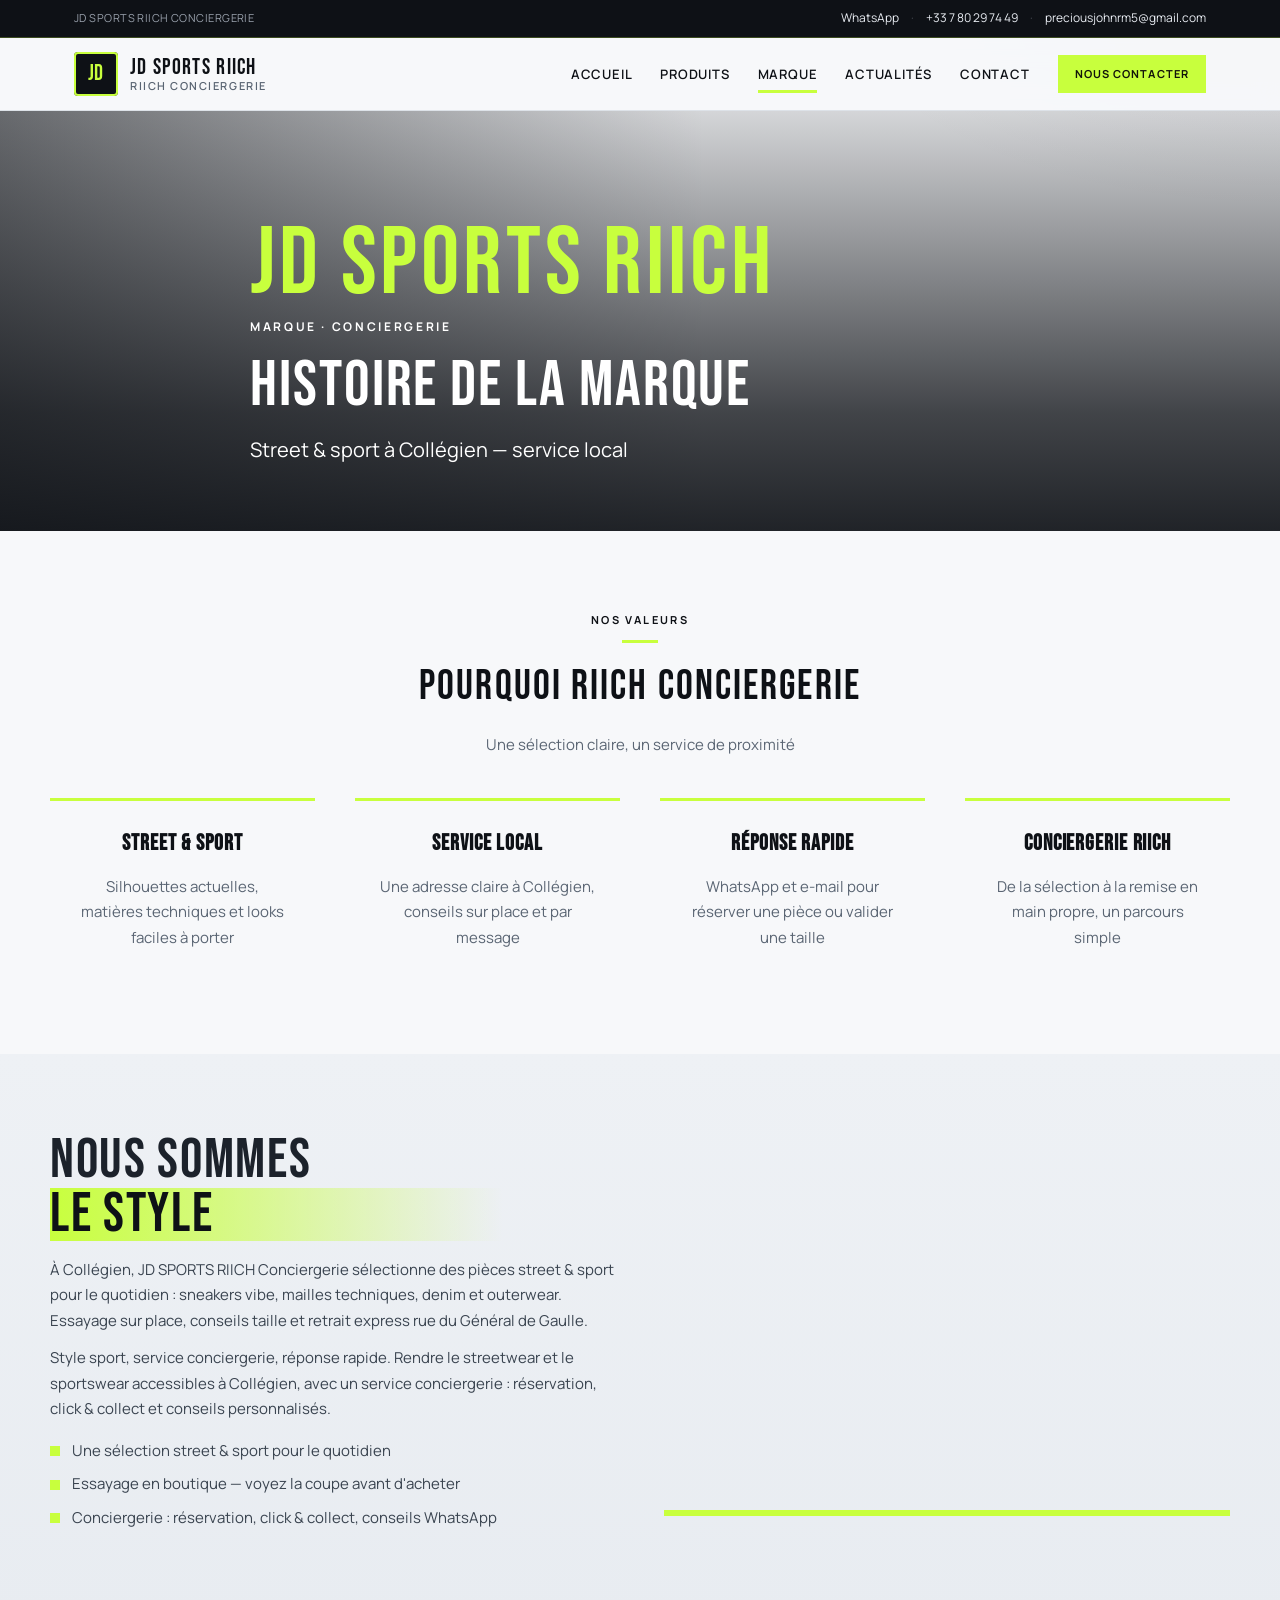
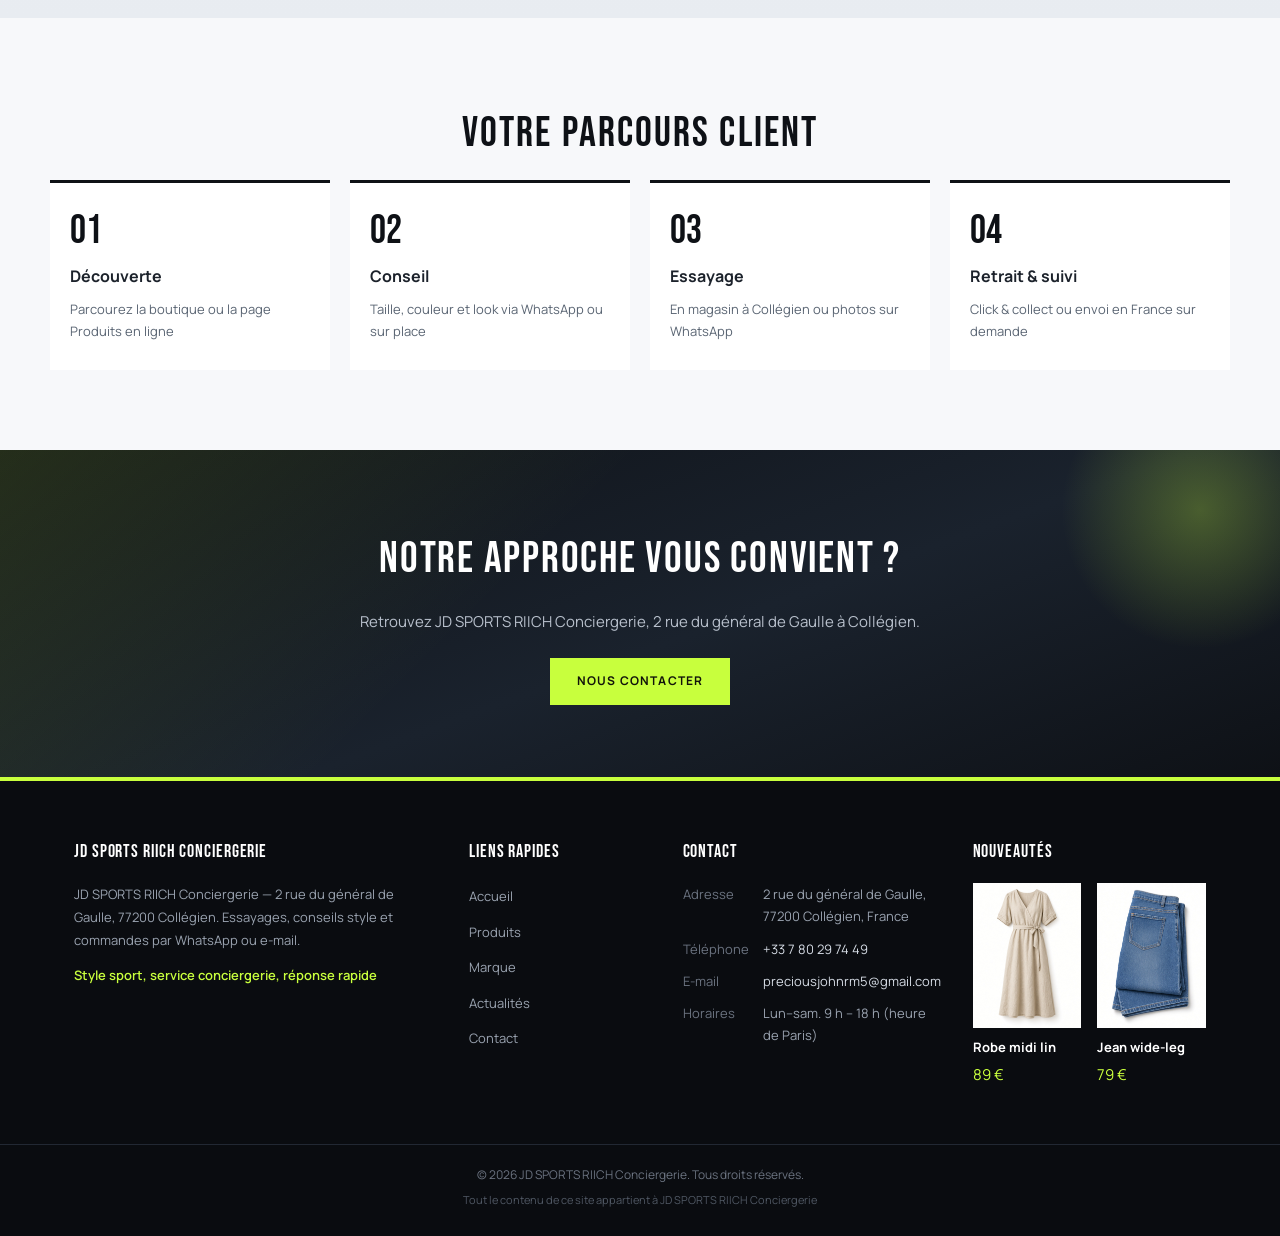
==== brand.html @ 51b38cb9 "Rebrand site as JD SPORTS RIICH Conciergerie with new visuals and Collégien contact details. Co-auth" ====
<!DOCTYPE html>
<html lang="fr">
  <head>
    <meta charset="UTF-8" />
    <meta name="viewport" content="width=device-width, initial-scale=1.0" />
    <title>Marque | JD SPORTS RIICH Conciergerie</title>
    <link rel="stylesheet" href="css/style.css" />
  </head>
  <body data-page="brand">
    <div id="app">
      <main>
        <section class="hero hero--short hero--overlay" data-bg="heroBrand">
          <div class="hero__overlay">
            <div class="hero__inner hero__inner--brand">
              <p class="hero__brand">JD SPORTS RIICH</p>
              <p class="hero__eyebrow">MARQUE · Conciergerie</p>
              <h1 class="hero__title">Histoire de la marque</h1>
              <p class="hero__subtitle">Street &amp; sport à Collégien — service local</p>
            </div>
          </div>
        </section>

        <section class="section">
          <div class="section__inner">
            <span class="section__eyebrow">NOS VALEURS</span>
            <h2 class="section__title">Pourquoi RIICH Conciergerie</h2>
            <p class="section__subtitle">Une sélection claire, un service de proximité</p>
            <div class="features features--four" id="brand-values"></div>
          </div>
        </section>

        <section class="section section--gray">
          <div class="section__inner split">
            <div class="split__content">
              <h2>NOUS SOMMES<br /><em>LE STYLE</em></h2>
              <p id="brand-intro"></p>
              <p id="brand-motto"></p>
              <ul class="check-list">
                <li>Une sélection street &amp; sport pour le quotidien</li>
                <li>Essayage en boutique — voyez la coupe avant d'acheter</li>
                <li>Conciergerie : réservation, click &amp; collect, conseils WhatsApp</li>
              </ul>
            </div>
            <div class="split__image" data-bg="weAreFashion"></div>
          </div>
        </section>

        <section class="section">
          <div class="section__inner">
            <h2 class="section__title">Votre parcours client</h2>
            <div class="steps">
              <div class="step"><span>01</span><h3>Découverte</h3><p>Parcourez la boutique ou la page Produits en ligne</p></div>
              <div class="step"><span>02</span><h3>Conseil</h3><p>Taille, couleur et look via WhatsApp ou sur place</p></div>
              <div class="step"><span>03</span><h3>Essayage</h3><p>En magasin à Collégien ou photos sur WhatsApp</p></div>
              <div class="step"><span>04</span><h3>Retrait &amp; suivi</h3><p>Click &amp; collect ou envoi en France sur demande</p></div>
            </div>
          </div>
        </section>

        <section class="cta-band">
          <div class="cta-band__inner">
            <h2>Notre approche vous convient ?</h2>
            <p>Retrouvez JD SPORTS RIICH Conciergerie, 2 rue du général de Gaulle à Collégien.</p>
            <a class="btn btn--accent" href="franchise.html">Nous contacter</a>
          </div>
        </section>
      </main>
    </div>
    <script src="js/site-data.js"></script>
    <script src="js/apply-images.js"></script>
    <script src="js/layout.js"></script>
    <script>
      const { intro, motto, mission, brandValues } = window.SITE;
      document.getElementById("brand-intro").textContent = intro;
      document.getElementById("brand-motto").textContent = `${motto}. ${mission}`;
      const wrap = document.getElementById("brand-values");
      brandValues.forEach((v) => {
        wrap.insertAdjacentHTML(
          "beforeend",
          `<div class="feature feature--card"><h3>${v.title}</h3><p>${v.desc}</p></div>`
        );
      });
    </script>
  </body>
</html>
---- css/style.css ----
@import url("https://fonts.googleapis.com/css2?family=Bebas+Neue&family=Manrope:wght@400;500;600;700&display=swap");

:root {
  --accent: #c8ff3d;
  --accent-ink: #12140a;
  --accent-dark: #9ed000;
  --accent-soft: #f3ffd1;
  --ink: #0e1116;
  --text: #1c222b;
  --muted: #5a6573;
  --line: #dde2e8;
  --surface: #f7f8fa;
  --surface-muted: #eef1f5;
  --surface-dark: #0e1116;
  --max: 1180px;
  --header-h: 72px;
  --topbar-h: 38px;
  --radius: 6px;
  --radius-lg: 10px;
  --shadow-sm: 0 1px 0 rgba(14, 17, 22, 0.04);
  --shadow-md: 0 12px 40px rgba(14, 17, 22, 0.1);
  --font-display: "Bebas Neue", "Impact", sans-serif;
  --font-body: "Manrope", "Segoe UI", sans-serif;
  --ease-out: cubic-bezier(0.22, 1, 0.36, 1);
}

*,
*::before,
*::after {
  box-sizing: border-box;
}

html {
  scroll-behavior: smooth;
}

body {
  margin: 0;
  color: var(--text);
  font-family: var(--font-body);
  font-size: 15px;
  line-height: 1.7;
  background:
    radial-gradient(1200px 500px at 10% -10%, rgba(200, 255, 61, 0.12), transparent 55%),
    radial-gradient(900px 420px at 100% 0%, rgba(14, 17, 22, 0.05), transparent 50%),
    var(--surface);
  -webkit-font-smoothing: antialiased;
}

img {
  max-width: 100%;
  display: block;
}

a {
  color: inherit;
  text-decoration: none;
}

#app {
  min-height: 100vh;
  display: flex;
  flex-direction: column;
}

main {
  flex: 1;
}

.site-shell {
  position: sticky;
  top: 0;
  z-index: 200;
}

.topbar {
  background: var(--surface-dark);
  color: #a8b0bc;
  font-size: 12px;
  height: var(--topbar-h);
  display: flex;
  align-items: center;
  border-bottom: 1px solid rgba(200, 255, 61, 0.25);
}

.topbar__inner {
  max-width: var(--max);
  margin: 0 auto;
  padding: 0 24px;
  width: 100%;
  display: flex;
  align-items: center;
  justify-content: space-between;
  gap: 16px;
}

.topbar__company {
  white-space: nowrap;
  overflow: hidden;
  text-overflow: ellipsis;
  letter-spacing: 0.04em;
  text-transform: uppercase;
  font-size: 11px;
  opacity: 0.9;
}

.topbar__links {
  display: flex;
  align-items: center;
  gap: 12px;
  flex-shrink: 0;
}

.topbar__links a {
  color: #e8ecf2;
  transition: color 0.2s;
}

.topbar__links a:hover {
  color: var(--accent);
}

.topbar__sep {
  opacity: 0.35;
}

.site-header {
  background: rgba(247, 248, 250, 0.92);
  backdrop-filter: blur(12px);
  border-bottom: 1px solid var(--line);
}

.header-inner {
  max-width: var(--max);
  margin: 0 auto;
  min-height: var(--header-h);
  display: flex;
  align-items: center;
  justify-content: space-between;
  gap: 20px;
  padding: 0 24px;
}

.logo {
  display: flex;
  align-items: center;
  gap: 12px;
  min-width: 0;
}

.logo-mark {
  width: 44px;
  height: 44px;
  border-radius: 4px;
  background: var(--ink);
  color: var(--accent);
  font-family: var(--font-display);
  font-size: 22px;
  letter-spacing: 0.04em;
  display: flex;
  align-items: center;
  justify-content: center;
  flex-shrink: 0;
  box-shadow: inset 0 0 0 2px var(--accent);
}

.logo-text {
  display: flex;
  flex-direction: column;
  line-height: 1.15;
  min-width: 0;
}

.logo-name {
  font-family: var(--font-display);
  font-size: clamp(16px, 2vw, 22px);
  letter-spacing: 0.06em;
  color: var(--ink);
  white-space: nowrap;
}

.logo-brand {
  font-size: 11px;
  font-weight: 600;
  color: var(--muted);
  letter-spacing: 0.14em;
  text-transform: uppercase;
}

.main-nav {
  display: flex;
  gap: 28px;
  margin-left: auto;
}

.nav-link {
  position: relative;
  padding: 10px 0;
  font-size: 13px;
  font-weight: 600;
  letter-spacing: 0.06em;
  text-transform: uppercase;
  color: var(--ink);
  transition: color 0.2s;
}

.nav-link:hover,
.nav-link.is-active {
  color: var(--ink);
}

.nav-link.is-active::after {
  content: "";
  position: absolute;
  left: 0;
  right: 0;
  bottom: 2px;
  height: 3px;
  background: var(--accent);
}

.header-cta {
  flex-shrink: 0;
  margin-left: 8px;
}

.hero {
  position: relative;
  min-height: min(92vh, 760px);
  background-size: cover;
  background-position: center;
  display: flex;
  align-items: flex-end;
  overflow: hidden;
}

.hero--overlay::before {
  content: "";
  position: absolute;
  inset: 0;
  background:
    linear-gradient(180deg, rgba(14, 17, 22, 0.15) 0%, rgba(14, 17, 22, 0.78) 72%, rgba(14, 17, 22, 0.92) 100%),
    linear-gradient(90deg, rgba(14, 17, 22, 0.55) 0%, transparent 55%);
}

.hero--overlay .hero__title,
.hero--overlay .hero__subtitle,
.hero--overlay .hero__eyebrow {
  color: #fff;
  text-shadow: none;
}

.hero__brand {
  margin: 0 0 8px;
  font-family: var(--font-display);
  font-size: clamp(42px, 9vw, 96px);
  line-height: 0.92;
  letter-spacing: 0.04em;
  color: var(--accent);
  animation: rise-in 0.9s var(--ease-out) both;
}

.hero--overlay .hero__brand {
  color: var(--accent);
}

.hero__eyebrow {
  margin: 0 0 14px;
  font-size: 12px;
  font-weight: 700;
  letter-spacing: 0.22em;
  text-transform: uppercase;
  opacity: 0.85;
  animation: rise-in 0.9s var(--ease-out) 0.08s both;
}

.hero__actions {
  margin: 28px 0 0;
  display: flex;
  flex-wrap: wrap;
  gap: 12px;
  animation: rise-in 0.9s var(--ease-out) 0.24s both;
}

.btn--ghost {
  background: transparent;
  border-color: rgba(255, 255, 255, 0.55);
  color: #fff;
}

.btn--ghost:hover {
  background: #fff;
  color: #111;
  border-color: #fff;
}

.btn--block {
  display: block;
  width: 100%;
  text-align: center;
}

.hero--short {
  min-height: 420px;
  align-items: flex-end;
}

.hero__overlay {
  position: relative;
  z-index: 1;
  width: 100%;
  padding: 56px 24px 64px;
}

.hero__inner {
  max-width: var(--max);
  margin: 0 auto;
}

.hero__inner--brand {
  max-width: 780px;
}

.hero__title {
  margin: 0;
  font-family: var(--font-display);
  font-size: clamp(36px, 6vw, 64px);
  font-weight: 400;
  letter-spacing: 0.03em;
  line-height: 1.05;
  color: #111;
  animation: rise-in 0.9s var(--ease-out) 0.12s both;
}

.hero__subtitle {
  margin: 14px 0 0;
  font-size: clamp(16px, 2.2vw, 20px);
  color: #222;
  max-width: 34em;
  animation: rise-in 0.9s var(--ease-out) 0.18s both;
}

.hero__en {
  font-family: var(--font-display);
  font-style: normal;
  font-size: clamp(34px, 5vw, 56px);
  letter-spacing: 0.06em;
}

.strip {
  background: var(--ink);
  color: var(--accent);
  text-align: center;
  padding: 14px 24px;
  font-size: 13px;
  font-weight: 600;
  letter-spacing: 0.08em;
  text-transform: uppercase;
}

.trust-bar {
  background: rgba(255, 255, 255, 0.7);
  border-bottom: 1px solid var(--line);
  padding: 28px 24px;
}

.trust-bar__inner {
  max-width: var(--max);
  margin: 0 auto;
  display: grid;
  grid-template-columns: repeat(4, 1fr);
  gap: 16px;
}

.trust-item {
  text-align: left;
  padding: 4px 8px;
  border-left: 3px solid var(--accent);
}

.trust-item strong {
  display: block;
  font-family: var(--font-display);
  font-size: 24px;
  letter-spacing: 0.04em;
  color: var(--ink);
  margin-bottom: 4px;
}

.trust-item span {
  font-size: 13px;
  color: var(--muted);
}

.section {
  padding: 80px 24px;
}

.section--gray {
  background: linear-gradient(180deg, var(--surface-muted), #e8ecf1);
}

.section__inner {
  max-width: var(--max);
  margin: 0 auto;
}

.section__title {
  margin: 0 0 10px;
  text-align: center;
  font-family: var(--font-display);
  font-size: clamp(30px, 4vw, 42px);
  font-weight: 400;
  letter-spacing: 0.05em;
  color: var(--ink);
}

.section__title--left {
  text-align: left;
}

.section__eyebrow {
  display: block;
  text-align: center;
  font-size: 11px;
  font-weight: 700;
  letter-spacing: 0.22em;
  text-transform: uppercase;
  color: var(--ink);
  margin-bottom: 8px;
}

.section__eyebrow::after {
  content: "";
  display: block;
  width: 36px;
  height: 3px;
  background: var(--accent);
  margin: 10px auto 0;
}

.section__subtitle {
  margin: 0 0 40px;
  text-align: center;
  color: var(--muted);
  font-size: 15px;
  max-width: 640px;
  margin-left: auto;
  margin-right: auto;
}

.split {
  display: grid;
  grid-template-columns: 1fr 1fr;
  gap: 48px;
  align-items: center;
}

.split__image {
  min-height: 360px;
  background-size: cover;
  background-position: center;
  border-radius: 0;
  box-shadow: none;
  position: relative;
}

.split__image::after {
  content: "";
  position: absolute;
  inset: auto 0 0 0;
  height: 6px;
  background: var(--accent);
}

.split__content h2 {
  margin: 0 0 16px;
  font-family: var(--font-display);
  font-size: clamp(40px, 5vw, 56px);
  font-weight: 400;
  line-height: 0.95;
  letter-spacing: 0.03em;
}

.split__content h2 em {
  display: block;
  font-style: normal;
  color: var(--ink);
  background: linear-gradient(90deg, var(--accent), transparent 80%);
  padding-right: 12px;
}

.split__content p {
  margin: 0 0 12px;
  color: #3a4450;
  text-align: left;
}

.features {
  display: grid;
  grid-template-columns: repeat(2, 1fr);
  gap: 40px;
  margin-top: 48px;
}

.features--four {
  grid-template-columns: repeat(4, 1fr);
  margin-top: 0;
}

.feature--card {
  text-align: left;
  padding: 28px 24px;
  background: transparent;
  border: none;
  border-top: 3px solid var(--accent);
  transition: transform 0.25s var(--ease-out);
}

.feature--card:hover {
  box-shadow: none;
  transform: translateY(-4px);
}

.feature--card h3 {
  margin: 0 0 10px;
  font-size: 18px;
  font-family: var(--font-display);
  letter-spacing: 0.04em;
  color: var(--ink);
}

.service-grid {
  display: grid;
  grid-template-columns: repeat(4, 1fr);
  gap: 20px;
}

.service-card {
  padding: 28px 22px;
  background: #fff;
  border: none;
  border-bottom: 3px solid var(--accent);
  border-radius: 0;
  height: 100%;
  box-shadow: var(--shadow-sm);
  transition: transform 0.25s var(--ease-out), box-shadow 0.25s;
}

.service-card:hover {
  box-shadow: var(--shadow-md);
  transform: translateY(-4px);
}

.service-card--light {
  background: #fff;
}

.service-card h3 {
  margin: 0 0 10px;
  font-size: 18px;
  font-family: var(--font-display);
  letter-spacing: 0.04em;
  font-weight: 400;
}

.service-card p {
  margin: 0;
  font-size: 13px;
  color: var(--muted);
  line-height: 1.65;
}

.product-catalog {
  display: grid;
  grid-template-columns: repeat(4, 1fr);
  gap: 20px;
}

.product-tile {
  border: none;
  background: #fff;
  overflow: hidden;
  border-radius: 0;
  transition: transform 0.25s var(--ease-out);
}

.product-tile:hover {
  box-shadow: var(--shadow-md);
  transform: translateY(-4px);
}

.product-tile__img {
  aspect-ratio: 3 / 4;
  overflow: hidden;
  background: #e8ecf1;
}

.product-tile__img img {
  width: 100%;
  height: 100%;
  object-fit: cover;
  transition: transform 0.5s var(--ease-out);
}

.product-tile:hover .product-tile__img img {
  transform: scale(1.06);
}

.product-tile__body {
  padding: 16px;
}

.product-tile h3 {
  margin: 0 0 8px;
  font-size: 15px;
  font-weight: 600;
}

.product-tile__price {
  margin: 0;
  color: var(--ink);
  font-weight: 700;
}

.product-tile__hint {
  margin: 6px 0 0;
  font-size: 12px;
  color: #999;
}

.check-list {
  margin: 16px 0 0;
  padding-left: 0;
  list-style: none;
}

.check-list li {
  position: relative;
  padding-left: 22px;
  margin-bottom: 8px;
  color: #3a4450;
}

.check-list li::before {
  content: "";
  position: absolute;
  left: 0;
  top: 0.55em;
  width: 10px;
  height: 10px;
  background: var(--accent);
}

.steps {
  display: grid;
  grid-template-columns: repeat(4, 1fr);
  gap: 20px;
}

.step {
  padding: 28px 20px;
  border: none;
  background: #fff;
  border-top: 3px solid var(--ink);
}

.step span {
  display: block;
  font-family: var(--font-display);
  font-size: 40px;
  color: var(--ink);
  line-height: 1;
  margin-bottom: 12px;
}

.step h3 {
  margin: 0 0 8px;
  font-size: 16px;
}

.step p {
  margin: 0;
  font-size: 13px;
  color: var(--muted);
}

.cta-band {
  background:
    linear-gradient(135deg, rgba(200, 255, 61, 0.12), transparent 40%),
    linear-gradient(160deg, #0e1116 0%, #1a222d 55%, #0e1116 100%);
  color: #fff;
  padding: 72px 24px;
  position: relative;
  overflow: hidden;
}

.cta-band::before {
  content: "";
  position: absolute;
  width: 280px;
  height: 280px;
  right: -60px;
  top: -80px;
  background: radial-gradient(circle, rgba(200, 255, 61, 0.28), transparent 70%);
  pointer-events: none;
}

.cta-band__inner {
  max-width: 720px;
  margin: 0 auto;
  text-align: center;
  position: relative;
}

.cta-band h2 {
  margin: 0 0 12px;
  font-family: var(--font-display);
  font-size: clamp(30px, 4vw, 44px);
  letter-spacing: 0.04em;
  font-weight: 400;
}

.cta-band p {
  margin: 0 0 24px;
  color: #b8c0cc;
  font-size: 15px;
}

.contact-inline {
  margin-top: 28px;
  display: flex;
  flex-wrap: wrap;
  justify-content: center;
  gap: 10px 14px;
  font-size: 13px;
  color: #aeb6c2;
}

.contact-inline a {
  color: var(--accent);
  font-weight: 600;
}

.contact-inline a:hover {
  text-decoration: underline;
}

.franchise-layout {
  display: grid;
  grid-template-columns: 1.1fr 0.9fr;
  gap: 32px;
  align-items: start;
}

.form-section--card {
  max-width: none;
  padding: 36px;
  border: none;
  border-top: 4px solid var(--accent);
  border-radius: 0;
  background: #fff;
  box-shadow: var(--shadow-md);
}

.form-lead {
  margin: -8px 0 20px;
  color: var(--muted);
  font-size: 14px;
}

.form-row {
  display: grid;
  grid-template-columns: 1fr 1fr;
  gap: 16px;
}

.franchise-aside {
  padding: 28px;
  background: var(--ink);
  color: #d5dbe4;
  border: none;
  border-radius: 0;
}

.franchise-aside h3 {
  margin: 0 0 12px;
  font-size: 22px;
  font-family: var(--font-display);
  letter-spacing: 0.04em;
  color: var(--accent);
}

.franchise-aside p {
  margin: 0 0 20px;
  color: #aeb6c2;
  font-size: 14px;
}

.franchise-aside__img {
  margin-top: 20px;
  min-height: 180px;
  background-size: cover;
  background-position: center;
  border-radius: 0;
}

.feature {
  text-align: center;
  padding: 24px;
}

.feature img {
  width: 72px;
  height: 72px;
  object-fit: cover;
  border-radius: 0;
  margin: 0 auto 16px;
  border: 3px solid var(--accent);
}

.banner-wide {
  min-height: 300px;
  margin-bottom: 24px;
}

.feature h3 {
  margin: 0 0 12px;
  font-size: 22px;
  font-family: var(--font-display);
  letter-spacing: 0.04em;
}

.feature p {
  margin: 0;
  color: var(--muted);
}

.product-row {
  display: grid;
  grid-template-columns: repeat(4, 1fr);
  gap: 16px;
}

.product-card {
  position: relative;
  overflow: hidden;
  background: #e8ecf1;
  aspect-ratio: 3 / 4;
  border-radius: 0;
  box-shadow: none;
}

.product-card img {
  width: 100%;
  height: 100%;
  object-fit: cover;
  transition: transform 0.5s var(--ease-out);
}

.product-card:hover img {
  transform: scale(1.06);
}

.product-card__label {
  position: absolute;
  left: 0;
  right: 0;
  bottom: 0;
  padding: 14px 12px;
  background: linear-gradient(transparent, rgba(14, 17, 22, 0.82));
  color: #fff;
  font-size: 13px;
  font-weight: 600;
}

.btn {
  display: inline-block;
  padding: 12px 26px;
  border: 1px solid var(--ink);
  border-radius: 0;
  font-size: 12px;
  font-weight: 700;
  letter-spacing: 0.1em;
  text-transform: uppercase;
  transition: all 0.2s ease;
  cursor: pointer;
  background: transparent;
}

.btn:hover {
  background: var(--ink);
  color: #fff;
}

.btn--sm {
  padding: 9px 16px;
  font-size: 11px;
}

.btn--accent {
  background: var(--accent);
  border-color: var(--accent);
  color: var(--accent-ink);
  box-shadow: none;
}

.btn--accent:hover {
  background: #fff;
  border-color: #fff;
  color: var(--ink);
  box-shadow: none;
}

.text-center {
  text-align: center;
}

.mission {
  display: grid;
  grid-template-columns: 1.1fr 0.9fr;
  gap: 0;
  min-height: 380px;
}

.mission__image {
  background-size: cover;
  background-position: center;
}

.mission__body {
  background: var(--ink);
  color: #fff;
  padding: 56px 48px;
  display: flex;
  flex-direction: column;
  justify-content: center;
  border-left: 6px solid var(--accent);
}

.mission__body h2 {
  margin: 0 0 16px;
  font-family: var(--font-display);
  font-size: 42px;
  letter-spacing: 0.06em;
}

.mission__body p {
  margin: 0 0 24px;
  color: #b8c0cc;
}

.mission__body .btn {
  border-color: var(--accent);
  color: var(--accent);
  align-self: flex-start;
}

.mission__body .btn:hover {
  background: var(--accent);
  color: var(--accent-ink);
}

.section-head {
  display: flex;
  align-items: flex-end;
  justify-content: space-between;
  gap: 16px;
  margin-bottom: 32px;
}

.news-grid {
  display: grid;
  grid-template-columns: repeat(3, 1fr);
  gap: 24px;
}

.news-card {
  display: block;
  background: #fff;
  border: none;
  border-radius: 0;
  overflow: hidden;
  transition: transform 0.25s var(--ease-out), box-shadow 0.25s;
}

.news-card:hover {
  box-shadow: var(--shadow-md);
  transform: translateY(-4px);
}

.news-card--rich .news-card__thumb {
  aspect-ratio: 16 / 10;
  overflow: hidden;
  background: #e8ecf1;
}

.news-card--rich .news-card__thumb img {
  width: 100%;
  height: 100%;
  object-fit: cover;
}

.news-card__body {
  padding: 18px 20px 20px;
  border-top: 3px solid var(--accent);
}

.news-card h3 {
  margin: 10px 0 10px;
  font-size: 16px;
  line-height: 1.5;
  font-weight: 600;
}

.news-card p {
  margin: 0;
  color: var(--muted);
  font-size: 13px;
  display: -webkit-box;
  -webkit-line-clamp: 3;
  -webkit-box-orient: vertical;
  overflow: hidden;
}

.news-card__meta {
  display: block;
  margin-top: 12px;
  font-size: 12px;
  color: #999;
}

.news-hero {
  position: relative;
  min-height: 420px;
  background-size: cover;
  background-position: center;
  display: flex;
  align-items: flex-end;
}

.news-hero::before {
  content: "";
  position: absolute;
  inset: 0;
  background: linear-gradient(180deg, rgba(14, 17, 22, 0.25) 0%, rgba(14, 17, 22, 0.85) 100%);
}

.news-hero__inner {
  position: relative;
  z-index: 1;
  max-width: var(--max);
  margin: 0 auto;
  padding: 48px 24px 56px;
  width: 100%;
  color: #fff;
}

.news-hero__eyebrow {
  margin: 0 0 8px;
  font-size: 12px;
  font-weight: 700;
  letter-spacing: 0.22em;
  text-transform: uppercase;
  color: var(--accent);
}

.news-hero h1 {
  margin: 0 0 12px;
  font-family: var(--font-display);
  font-size: clamp(40px, 6vw, 64px);
  font-weight: 400;
  letter-spacing: 0.04em;
}

.news-hero__desc {
  margin: 0 0 24px;
  max-width: 560px;
  font-size: 15px;
  line-height: 1.7;
  opacity: 0.92;
}

.news-stats {
  display: flex;
  flex-wrap: wrap;
  gap: 24px;
  font-size: 14px;
}

.news-stats strong {
  color: var(--accent);
  font-size: 20px;
  margin-right: 4px;
}

.section--news {
  padding-top: 48px;
}

.news-toolbar {
  margin-bottom: 28px;
}

.news-tabs {
  display: flex;
  flex-wrap: wrap;
  gap: 10px;
  margin-bottom: 10px;
}

.news-tab {
  border: 1px solid var(--line);
  background: #fff;
  padding: 8px 16px;
  font: inherit;
  font-size: 13px;
  font-weight: 600;
  cursor: pointer;
  border-radius: 0;
  transition: all 0.2s;
  text-transform: uppercase;
  letter-spacing: 0.06em;
}

.news-tab:hover {
  border-color: var(--ink);
  color: var(--ink);
}

.news-tab.is-active {
  background: var(--ink);
  border-color: var(--ink);
  color: var(--accent);
}

.news-toolbar__hint {
  margin: 0;
  font-size: 12px;
  color: #999;
}

.news-featured {
  display: grid;
  grid-template-columns: 1.2fr 1fr;
  gap: 0;
  margin-bottom: 40px;
  border: none;
  overflow: hidden;
  background: #fff;
  transition: box-shadow 0.2s;
}

.news-featured:hover {
  box-shadow: var(--shadow-md);
}

.news-featured__media {
  min-height: 280px;
  max-height: 360px;
  overflow: hidden;
}

.news-featured__media img {
  width: 100%;
  height: 100%;
  object-fit: cover;
}

.news-featured__body {
  padding: 32px 28px;
  display: flex;
  flex-direction: column;
  justify-content: center;
  border-left: 4px solid var(--accent);
}

.news-featured__badge {
  display: inline-block;
  margin: 8px 0 12px;
  font-size: 12px;
  color: var(--ink);
  letter-spacing: 0.08em;
  font-weight: 700;
  text-transform: uppercase;
}

.news-featured h2 {
  margin: 0 0 12px;
  font-size: 22px;
  line-height: 1.45;
  font-weight: 600;
}

.news-featured p {
  margin: 0;
  color: var(--muted);
  font-size: 14px;
  line-height: 1.7;
  display: -webkit-box;
  -webkit-line-clamp: 4;
  -webkit-box-orient: vertical;
  overflow: hidden;
}

.news-feed {
  display: flex;
  flex-direction: column;
  gap: 24px;
}

.news-article {
  display: grid;
  grid-template-columns: 280px 1fr;
  gap: 28px;
  padding: 24px;
  border: none;
  background: #fff;
  transition: box-shadow 0.2s;
}

.news-article.is-highlight {
  border-color: transparent;
  box-shadow: inset 4px 0 0 var(--accent);
}

.news-article__media {
  border-radius: 0;
  overflow: hidden;
  aspect-ratio: 4 / 3;
  background: #e8ecf1;
}

.news-article__media img {
  width: 100%;
  height: 100%;
  object-fit: cover;
}

.news-article__head {
  display: flex;
  flex-wrap: wrap;
  align-items: center;
  gap: 12px;
  margin-bottom: 10px;
  font-size: 12px;
  color: #999;
}

.news-article h2 {
  margin: 0 0 12px;
  font-size: 20px;
  font-weight: 600;
  line-height: 1.45;
  cursor: pointer;
}

.news-article h2:hover {
  color: var(--ink);
}

.news-article__lead {
  margin: 0;
  color: var(--muted);
  font-size: 14px;
  line-height: 1.75;
}

.news-article__full {
  display: none;
  margin-top: 16px;
  padding-top: 16px;
  border-top: 1px dashed var(--line);
  font-size: 14px;
  line-height: 1.85;
  color: #3a4450;
}

.news-article__full p {
  margin: 0 0 12px;
}

.news-article.is-expanded .news-article__full {
  display: block;
}

.news-tag {
  display: inline-block;
  padding: 3px 10px;
  font-size: 11px;
  border-radius: 0;
  font-weight: 700;
  letter-spacing: 0.06em;
  text-transform: uppercase;
  background: var(--accent);
  color: var(--accent-ink);
}

.news-tag--trend,
.news-tag--wholesale,
.news-tag--style,
.news-tag--industry,
.news-tag--fabric {
  background: var(--accent);
  color: var(--accent-ink);
}

.news-meta {
  color: #999;
  font-size: 13px;
  white-space: nowrap;
}

.tag {
  display: inline-block;
  padding: 2px 8px;
  background: #f0f0f0;
  font-size: 12px;
  margin-right: 8px;
}

.form-section {
  max-width: 640px;
  margin: 0 auto;
}

.form-group {
  margin-bottom: 16px;
}

.form-group label {
  display: block;
  margin-bottom: 6px;
  color: #3a4450;
}

.form-group input,
.form-group textarea,
.form-group select {
  width: 100%;
  padding: 11px 14px;
  border: 1px solid var(--line);
  border-radius: 0;
  font: inherit;
  background: var(--surface);
  transition: border-color 0.2s, box-shadow 0.2s;
}

.form-group input:focus,
.form-group textarea:focus,
.form-group select:focus {
  outline: none;
  border-color: var(--ink);
  box-shadow: 0 0 0 3px rgba(200, 255, 61, 0.35);
}

.form-group textarea {
  min-height: 120px;
  resize: vertical;
}

.form-status {
  margin: 0 0 16px;
  padding: 12px 14px;
  border-radius: 0;
  font-size: 14px;
  line-height: 1.5;
}

.form-status--success {
  background: #ecfdf5;
  color: #047857;
  border: 1px solid #a7f3d0;
}

.form-status--error {
  background: #fff8e6;
  color: #7a5c00;
  border: 1px solid #e8d48b;
}

.btn:disabled {
  opacity: 0.65;
  cursor: not-allowed;
}

.contact-actions {
  display: flex;
  flex-direction: column;
  gap: 12px;
  margin-bottom: 16px;
}

.contact-action {
  text-align: center;
}

.contact-hint {
  margin: 0;
  font-size: 13px;
  color: var(--muted);
  line-height: 1.6;
}

.contact-details {
  margin: 18px 0 0;
  font-size: 14px;
  line-height: 1.8;
  color: var(--text);
}

.contact-details a {
  color: var(--ink);
  font-weight: 600;
}

.site-footer {
  background: #0a0c10;
  color: #b8c0cc;
  margin-top: 0;
  border-top: 4px solid var(--accent);
}

.footer-inner {
  max-width: var(--max);
  margin: 0 auto;
  padding: 56px 24px;
  display: grid;
  grid-template-columns: 1.2fr 0.8fr;
  gap: 48px;
}

.footer-inner--cols {
  grid-template-columns: 1.4fr 0.7fr 0.9fr 0.9fr;
  gap: 32px;
}

.footer-about p {
  margin: 0 0 12px;
  font-size: 13px;
  line-height: 1.75;
  color: #9aa3b0;
}

.footer-motto {
  color: var(--accent) !important;
  font-size: 13px !important;
  font-weight: 600;
}

.footer-links ul {
  margin: 0;
  padding: 0;
  list-style: none;
}

.footer-links li {
  margin-bottom: 10px;
}

.footer-links a {
  color: #9aa3b0;
  font-size: 13px;
  transition: color 0.2s;
}

.footer-links a:hover {
  color: var(--accent);
}

.footer-contact-list {
  margin: 0;
  padding: 0;
  list-style: none;
  font-size: 13px;
}

.footer-contact-list li {
  display: grid;
  grid-template-columns: 72px 1fr;
  gap: 8px;
  margin-bottom: 10px;
  color: #9aa3b0;
}

.footer-contact-list span {
  color: #6b7380;
}

.footer-contact-list a {
  color: #d5dbe4;
}

.footer-contact-list a:hover {
  color: var(--accent);
}

.footer-contact-list--light li {
  color: #c5ccd6;
  grid-template-columns: 72px 1fr;
}

.footer-contact-list--light span {
  color: #8b94a1;
}

.footer-contact-list--light a {
  color: var(--accent);
}

.footer-contact-list--light a:hover {
  text-decoration: underline;
}

.footer-inner h3 {
  margin: 0 0 16px;
  color: #fff;
  font-size: 18px;
  font-family: var(--font-display);
  letter-spacing: 0.05em;
  font-weight: 400;
}

.footer-product-grid {
  display: grid;
  grid-template-columns: 1fr 1fr;
  gap: 16px;
}

.footer-product h4 {
  margin: 8px 0 4px;
  font-size: 13px;
  color: #fff;
}

.footer-product .price {
  margin: 0;
  color: var(--accent);
}

.footer-copy {
  text-align: center;
  padding: 20px 16px;
  border-top: 1px solid #222833;
  font-size: 12px;
  color: #6b7380;
}

.footer-copy p {
  margin: 0 0 6px;
}

.footer-copy__sub {
  font-size: 11px;
  color: #505864 !important;
}

.whatsapp-qr-card {
  margin-top: 28px;
  padding-top: 24px;
  border-top: 1px solid var(--line);
  text-align: center;
}

.whatsapp-qr-card img {
  width: min(220px, 72vw);
  margin: 0 auto 12px;
  border-radius: 0;
  border: 1px solid var(--line);
  box-shadow: var(--shadow-md);
  background: #0a0a0a;
}

.whatsapp-qr__title {
  margin: 0 0 12px;
  font-family: var(--font-display);
  font-size: 28px;
  letter-spacing: 0.04em;
  color: var(--ink);
}

.whatsapp-qr__hint {
  margin: 0 0 8px;
  font-size: 13px;
  color: var(--muted);
}

.whatsapp-qr__link {
  font-size: 15px;
  font-weight: 700;
  color: var(--ink) !important;
  background: var(--accent);
  padding: 8px 14px;
  display: inline-block;
}

.whatsapp-qr__link:hover {
  color: var(--ink) !important;
  filter: brightness(0.95);
}

.whatsapp-qr--compact {
  display: flex;
  flex-wrap: wrap;
  align-items: center;
  gap: 20px;
  margin-top: 20px;
  padding: 20px;
  background: rgba(255, 255, 255, 0.06);
  border: 1px solid rgba(255, 255, 255, 0.12);
  border-radius: 0;
}

.whatsapp-qr--compact img {
  width: 120px;
  margin: 0;
  flex-shrink: 0;
}

.whatsapp-qr--compact .whatsapp-qr__body {
  flex: 1;
  min-width: 180px;
  text-align: left;
}

@keyframes rise-in {
  from {
    opacity: 0;
    transform: translateY(18px);
  }
  to {
    opacity: 1;
    transform: translateY(0);
  }
}

@media (prefers-reduced-motion: reduce) {
  .hero__brand,
  .hero__eyebrow,
  .hero__title,
  .hero__subtitle,
  .hero__actions {
    animation: none;
  }
}

@media (max-width: 960px) {
  .main-nav {
    gap: 16px;
    font-size: 12px;
  }

  .split,
  .mission,
  .features,
  .features--four,
  .service-grid,
  .product-catalog,
  .steps,
  .franchise-layout,
  .form-row,
  .product-row,
  .news-grid,
  .news-featured,
  .news-article,
  .footer-inner,
  .footer-inner--cols {
    grid-template-columns: 1fr;
  }

  .news-article {
    grid-template-columns: 1fr;
  }

  .section-head {
    flex-direction: column;
    align-items: flex-start;
  }

  .hero {
    min-height: 70vh;
  }

  .hero--short {
    min-height: 320px;
  }

  .trust-bar__inner {
    grid-template-columns: repeat(2, 1fr);
  }

  .mission__body {
    border-left: none;
    border-top: 6px solid var(--accent);
  }

  .news-featured__body {
    border-left: none;
    border-top: 4px solid var(--accent);
  }
}

@media (max-width: 640px) {
  .topbar__company {
    display: none;
  }

  .topbar__inner {
    justify-content: center;
  }

  .topbar__sep {
    display: none;
  }

  .topbar__links {
    flex-direction: column;
    gap: 2px;
    align-items: center;
    font-size: 11px;
  }

  .header-inner {
    flex-wrap: wrap;
    padding: 12px 16px;
    gap: 12px;
  }

  .main-nav {
    order: 3;
    width: 100%;
    flex-wrap: wrap;
    justify-content: center;
    gap: 12px 20px;
    margin-left: 0;
  }

  .header-cta {
    margin-left: auto;
  }

  .trust-bar__inner {
    grid-template-columns: 1fr 1fr;
  }

  .logo-name {
    font-size: 18px;
  }
}
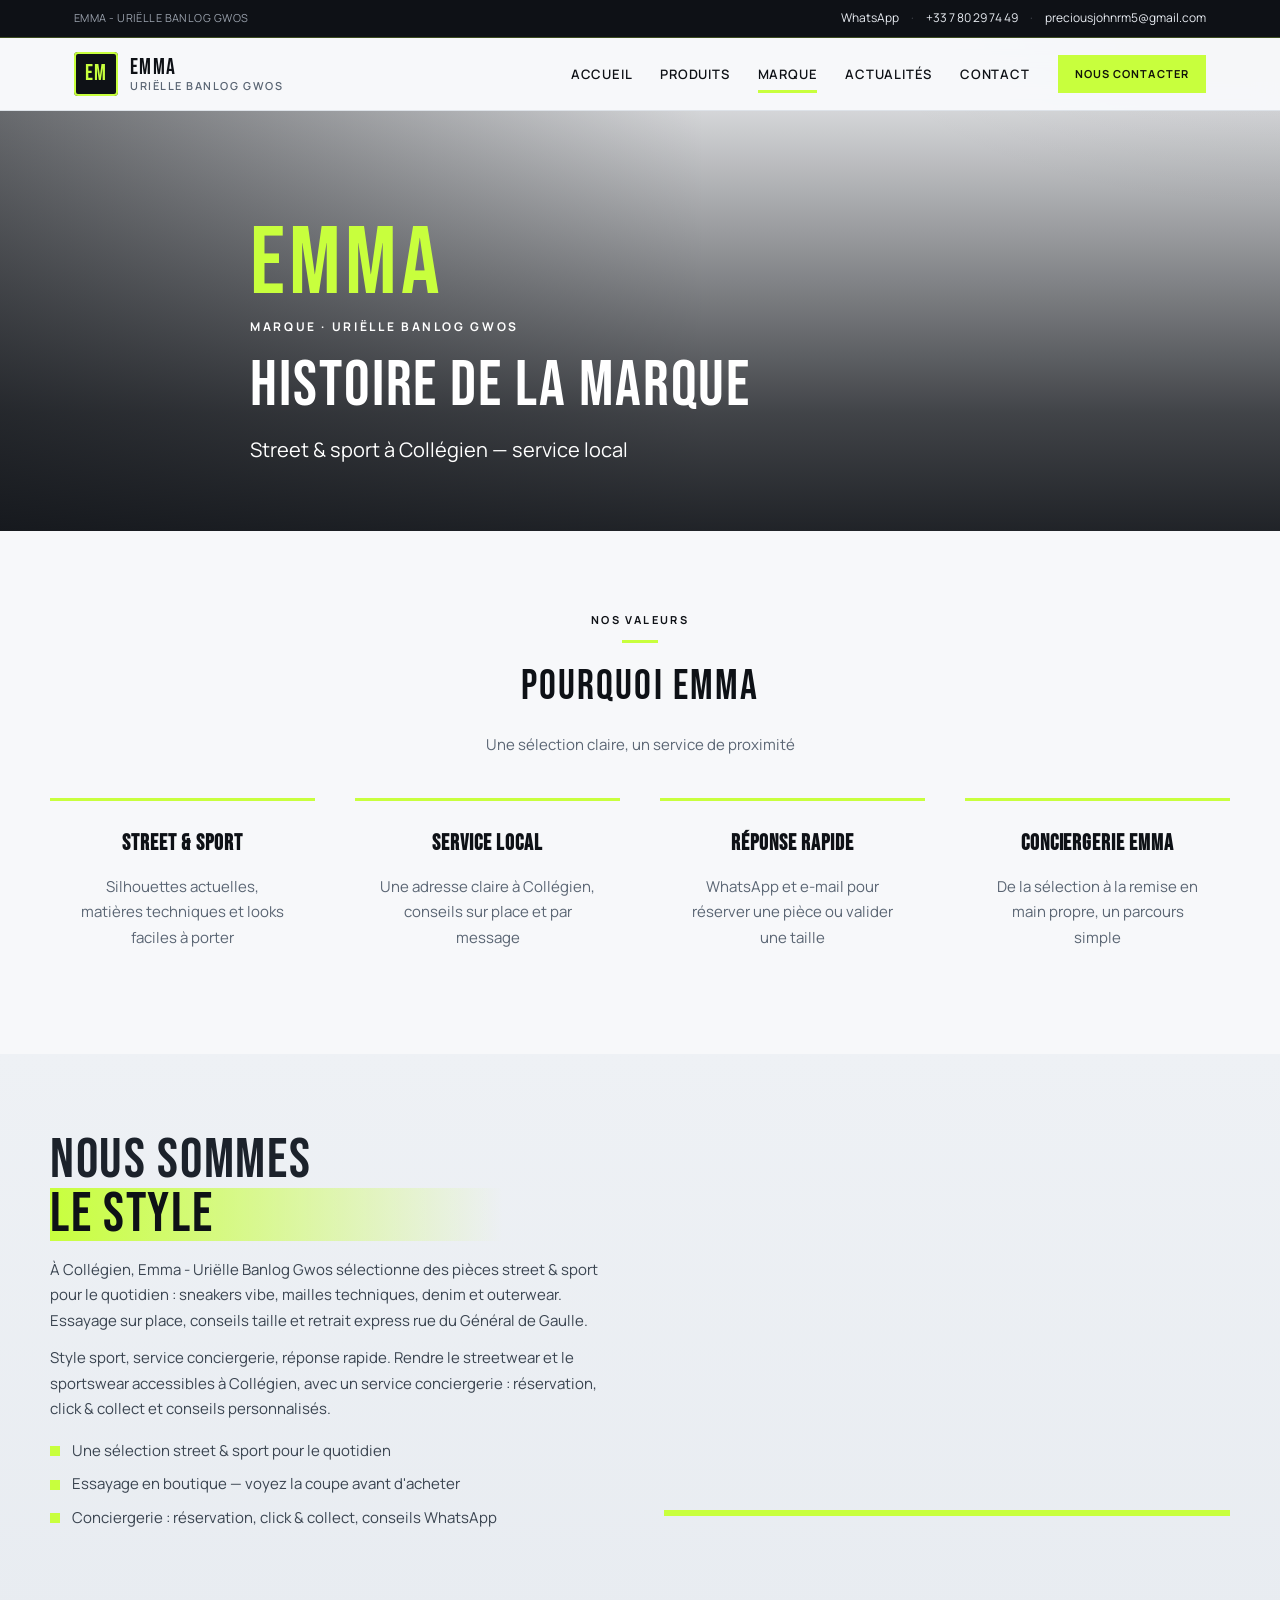
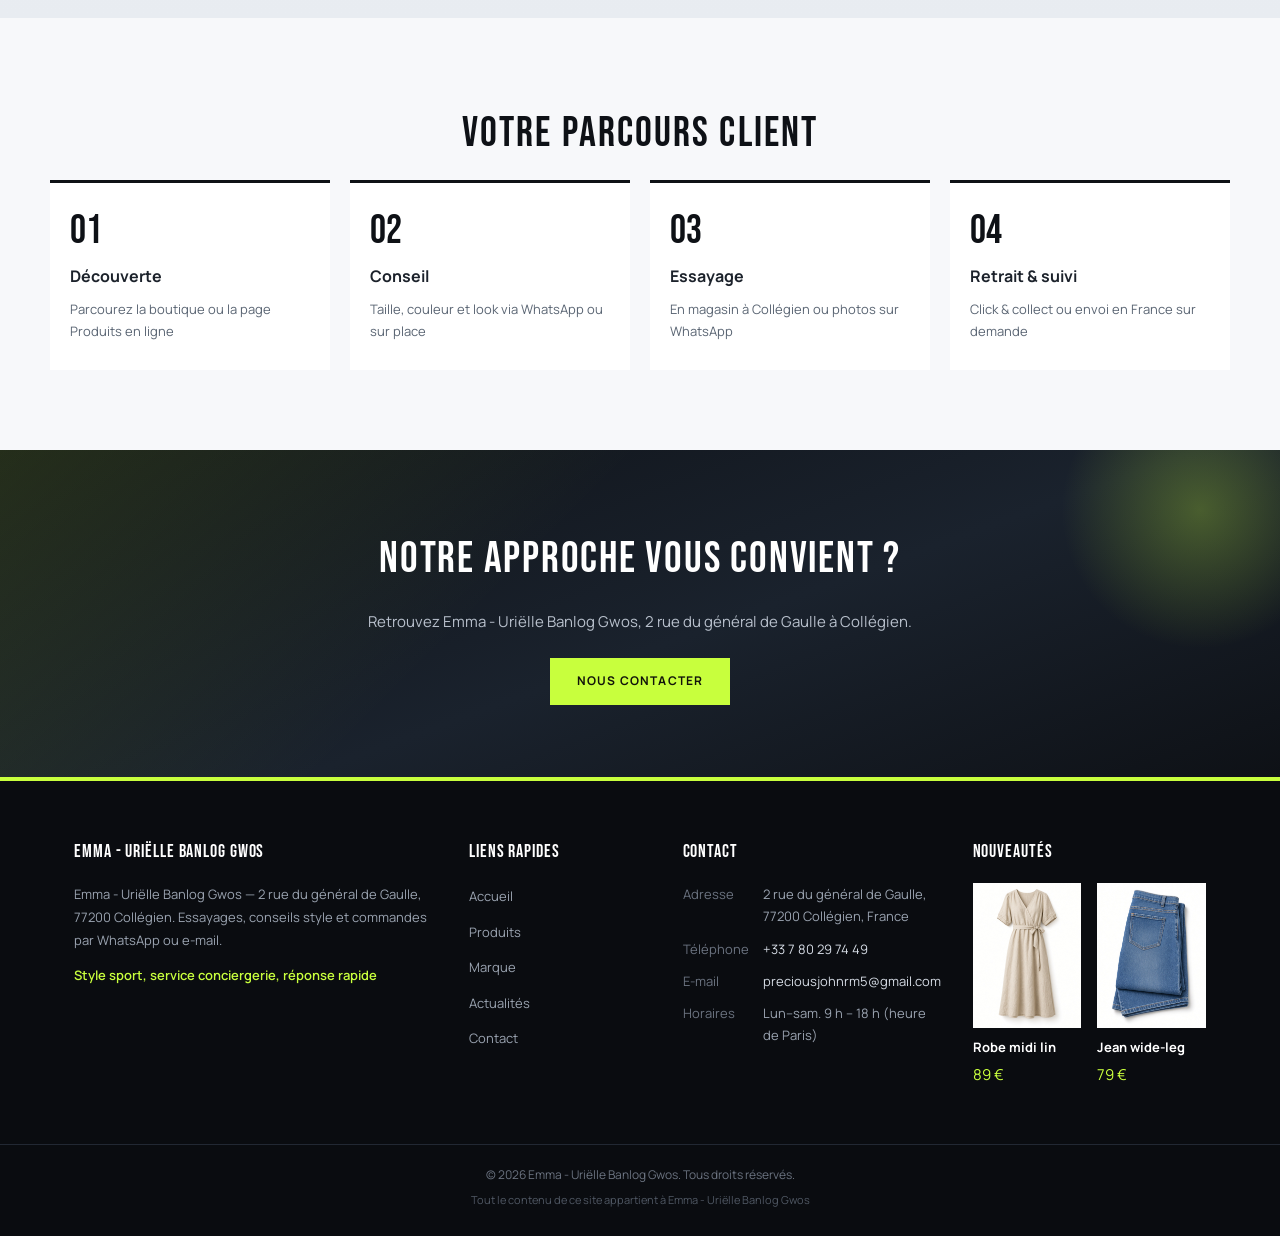
==== commit 2d5f67e3: "Rebrand site identity to Emma - Uriëlle Banlog Gwos across pages and contact copy. Co-authored-by: C" ====
--- a/brand.html
+++ b/brand.html
@@ -3,7 +3,7 @@
   <head>
     <meta charset="UTF-8" />
     <meta name="viewport" content="width=device-width, initial-scale=1.0" />
-    <title>Marque | JD SPORTS RIICH Conciergerie</title>
+    <title>Marque | Emma - Uriëlle Banlog Gwos</title>
     <link rel="stylesheet" href="css/style.css" />
   </head>
   <body data-page="brand">
@@ -12,8 +12,8 @@
         <section class="hero hero--short hero--overlay" data-bg="heroBrand">
           <div class="hero__overlay">
             <div class="hero__inner hero__inner--brand">
-              <p class="hero__brand">JD SPORTS RIICH</p>
-              <p class="hero__eyebrow">MARQUE · Conciergerie</p>
+              <p class="hero__brand">Emma</p>
+              <p class="hero__eyebrow">MARQUE · Uriëlle Banlog Gwos</p>
               <h1 class="hero__title">Histoire de la marque</h1>
               <p class="hero__subtitle">Street &amp; sport à Collégien — service local</p>
             </div>
@@ -23,7 +23,7 @@
         <section class="section">
           <div class="section__inner">
             <span class="section__eyebrow">NOS VALEURS</span>
-            <h2 class="section__title">Pourquoi RIICH Conciergerie</h2>
+            <h2 class="section__title">Pourquoi Emma</h2>
             <p class="section__subtitle">Une sélection claire, un service de proximité</p>
             <div class="features features--four" id="brand-values"></div>
           </div>
@@ -60,7 +60,7 @@
         <section class="cta-band">
           <div class="cta-band__inner">
             <h2>Notre approche vous convient ?</h2>
-            <p>Retrouvez JD SPORTS RIICH Conciergerie, 2 rue du général de Gaulle à Collégien.</p>
+            <p>Retrouvez Emma - Uriëlle Banlog Gwos, 2 rue du général de Gaulle à Collégien.</p>
             <a class="btn btn--accent" href="franchise.html">Nous contacter</a>
           </div>
         </section>
